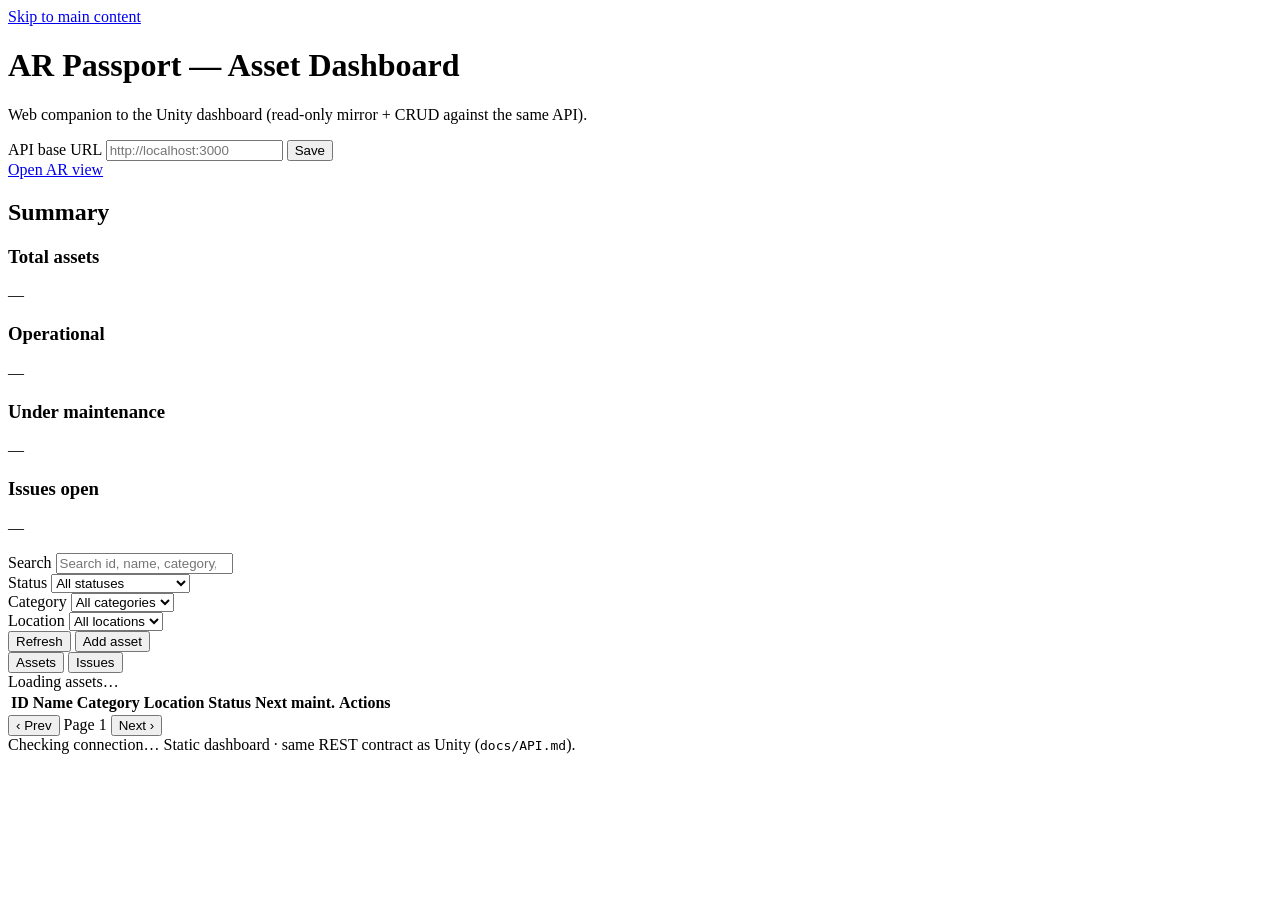
==== frontend/dashboard/index.html @ cf0957bb "Merge pull request #1 from About-Rudra/feature/integration-deployment Feature/integration deployment" ====
<!DOCTYPE html>
<html lang="en">
<head>
  <meta charset="utf-8" />
  <meta name="viewport" content="width=device-width, initial-scale=1" />
  <title>AR Passport — Asset Dashboard</title>
  <meta name="description" content="Lightweight web dashboard for AR Passport assets and issues. Static site, talks to the Express backend." />
  <link rel="stylesheet" href="./styles.css" />
</head>
<body>
  <a class="skip-link" href="#main">Skip to main content</a>

  <header class="site-header">
    <div class="header-inner">
      <div class="brand">
        <h1>AR Passport — Asset Dashboard</h1>
        <p class="subtitle">Web companion to the Unity dashboard (read-only mirror + CRUD against the same API).</p>
      </div>
      <div class="header-actions">
        <form id="apiUrlForm" class="api-form" aria-label="Backend API URL setting">
          <label for="apiUrlInput">API base URL</label>
          <input id="apiUrlInput" name="apiUrl" type="url" inputmode="url"
                 placeholder="http://localhost:3000" autocomplete="url" spellcheck="false" />
          <button type="submit" class="btn btn-secondary">Save</button>
        </form>
        <nav aria-label="Related views">
          <a class="btn btn-link" href="../ar/">Open AR view</a>
        </nav>
      </div>
    </div>
  </header>

  <div id="offlineBanner" class="banner banner-warn" role="alert" hidden>
    Backend unreachable — showing local sample data. Writes are disabled until the API is back.
    <button id="retryBtn" type="button" class="btn btn-small">Retry connection</button>
  </div>

  <main id="main" class="container">
    <section aria-labelledby="summaryHeading">
      <h2 id="summaryHeading" class="visually-hidden">Summary</h2>
      <div class="cards">
        <article class="card"><h3>Total assets</h3><p class="card-value" id="statTotal">—</p></article>
        <article class="card"><h3>Operational</h3><p class="card-value card-ok" id="statOperational">—</p></article>
        <article class="card"><h3>Under maintenance</h3><p class="card-value card-warn" id="statMaintenance">—</p></article>
        <article class="card"><h3>Issues open</h3><p class="card-value card-bad" id="statIssuesOpen">—</p></article>
      </div>
    </section>

    <section class="toolbar" aria-label="Search, filters and actions">
      <div class="toolbar-row">
        <div class="field">
          <label for="searchInput">Search</label>
          <input id="searchInput" type="search" placeholder="Search id, name, category, location…" autocomplete="off" />
        </div>
        <div class="field">
          <label for="filterStatus">Status</label>
          <select id="filterStatus">
            <option value="">All statuses</option>
            <option value="operational">Operational</option>
            <option value="under_maintenance">Under maintenance</option>
            <option value="faulty">Faulty</option>
            <option value="retired">Retired</option>
          </select>
        </div>
        <div class="field">
          <label for="filterCategory">Category</label>
          <select id="filterCategory"><option value="">All categories</option></select>
        </div>
        <div class="field">
          <label for="filterLocation">Location</label>
          <select id="filterLocation"><option value="">All locations</option></select>
        </div>
      </div>
      <div class="toolbar-row">
        <button id="refreshBtn" type="button" class="btn btn-secondary">Refresh</button>
        <button id="addAssetBtn" type="button" class="btn btn-primary">Add asset</button>
      </div>
    </section>

    <div class="tabs" role="tablist" aria-label="Dashboard views">
      <button id="tabAssets" type="button" role="tab" aria-selected="true" aria-controls="panelAssets" class="tab is-active">Assets</button>
      <button id="tabIssues" type="button" role="tab" aria-selected="false" aria-controls="panelIssues" class="tab">Issues</button>
    </div>

    <section id="panelAssets" role="tabpanel" aria-labelledby="tabAssets" tabindex="0">
      <div id="assetsLoading" class="state" role="status">Loading assets…</div>
      <div id="assetsError" class="state state-error" role="alert" hidden>
        <span id="assetsErrorText">Could not load assets.</span>
        <button id="assetsRetryBtn" type="button" class="btn btn-small">Retry</button>
      </div>
      <div id="assetsEmpty" class="state" hidden>No assets match the current search / filters.</div>
      <div class="table-wrap">
        <table id="assetTable" aria-label="Assets">
          <thead>
            <tr>
              <th scope="col">ID</th>
              <th scope="col">Name</th>
              <th scope="col">Category</th>
              <th scope="col">Location</th>
              <th scope="col">Status</th>
              <th scope="col">Next maint.</th>
              <th scope="col"><span class="visually-hidden">Actions</span></th>
            </tr>
          </thead>
          <tbody id="assetRows"></tbody>
        </table>
      </div>
      <div class="pagination" aria-label="Asset pages">
        <button id="prevPageBtn" type="button" class="btn btn-small">‹ Prev</button>
        <span id="pageInfo" role="status">Page 1</span>
        <button id="nextPageBtn" type="button" class="btn btn-small">Next ›</button>
      </div>
    </section>

    <section id="panelIssues" role="tabpanel" aria-labelledby="tabIssues" tabindex="0" hidden>
      <div class="toolbar-row">
        <div class="field">
          <label for="issueStatusFilter">Issue status</label>
          <select id="issueStatusFilter">
            <option value="">All statuses</option>
            <option value="open">Open</option>
            <option value="in_progress">In progress</option>
            <option value="resolved">Resolved</option>
            <option value="rejected">Rejected</option>
            <option value="closed">Closed</option>
          </select>
        </div>
        <p class="hint">Note: the Unity client’s “Rejected” maps to the backend <code>closed</code> status.</p>
      </div>
      <div id="issuesLoading" class="state" role="status">Loading issues…</div>
      <div id="issuesError" class="state state-error" role="alert" hidden>
        <span id="issuesErrorText">Could not load issues.</span>
        <button id="issuesRetryBtn" type="button" class="btn btn-small">Retry</button>
      </div>
      <div id="issuesEmpty" class="state" hidden>No issues match the current filter.</div>
      <ul id="issueList" class="issue-list"></ul>
    </section>
  </main>

  <!-- Asset detail modal -->
  <div id="assetDetailModal" class="modal-backdrop" hidden>
    <div class="modal" role="dialog" aria-modal="true" aria-labelledby="detailTitle">
      <div class="modal-head">
        <h2 id="detailTitle">Asset</h2>
        <button type="button" class="btn btn-icon modal-close" data-close="assetDetailModal" aria-label="Close details">✕</button>
      </div>
      <div id="detailBody" class="modal-body"></div>
      <div class="modal-foot">
        <button id="detailEditBtn" type="button" class="btn btn-secondary">Edit</button>
        <button id="detailDeleteBtn" type="button" class="btn btn-danger">Delete</button>
      </div>
    </div>
  </div>

  <!-- Asset create/edit modal -->
  <div id="assetFormModal" class="modal-backdrop" hidden>
    <div class="modal" role="dialog" aria-modal="true" aria-labelledby="formTitle">
      <div class="modal-head">
        <h2 id="formTitle">Add asset</h2>
        <button type="button" class="btn btn-icon modal-close" data-close="assetFormModal" aria-label="Close form">✕</button>
      </div>
      <form id="assetForm" class="modal-body" novalidate>
        <p id="formErrors" class="form-errors" role="alert" hidden></p>
        <div class="form-grid">
          <div class="field">
            <label for="fId">Asset ID (AST-xxx)</label>
            <input id="fId" name="id" required pattern="AST-[0-9]{3,}" placeholder="AST-007" />
          </div>
          <div class="field">
            <label for="fName">Name</label>
            <input id="fName" name="name" required maxlength="120" placeholder="Hydraulic Press" />
          </div>
          <div class="field">
            <label for="fCategory">Category</label>
            <input id="fCategory" name="category" required maxlength="80" list="categorySuggestions" placeholder="Machinery" />
            <datalist id="categorySuggestions"></datalist>
          </div>
          <div class="field">
            <label for="fLocation">Location</label>
            <select id="fLocation" name="location" required></select>
          </div>
          <div class="field">
            <label for="fStatus">Status</label>
            <select id="fStatus" name="status" required>
              <option value="operational">Operational</option>
              <option value="under_maintenance">Under maintenance</option>
              <option value="faulty">Faulty</option>
              <option value="retired">Retired</option>
            </select>
          </div>
          <div class="field">
            <label for="fMarkerId">Marker ID</label>
            <input id="fMarkerId" name="markerId" maxlength="40" placeholder="MARK-007" />
          </div>
          <div class="field">
            <label for="fLast">Last maintenance</label>
            <input id="fLast" name="lastMaintenance" type="date" />
          </div>
          <div class="field">
            <label for="fNext">Next maintenance</label>
            <input id="fNext" name="nextMaintenance" type="date" />
          </div>
          <div class="field field-full">
            <label for="fDesc">Description</label>
            <textarea id="fDesc" name="description" rows="3" maxlength="2000"></textarea>
          </div>
          <div class="field">
            <label for="fImage">Image URL</label>
            <input id="fImage" name="imageUrl" type="url" maxlength="500" placeholder="https://…" />
          </div>
          <div class="field">
            <label for="fModel">Model URL</label>
            <input id="fModel" name="modelUrl" type="url" maxlength="500" placeholder="https://…" />
          </div>
        </div>
        <div class="modal-foot">
          <button type="button" class="btn btn-secondary" data-close="assetFormModal">Cancel</button>
          <button type="submit" class="btn btn-primary">Save asset</button>
        </div>
      </form>
    </div>
  </div>

  <!-- Delete confirm -->
  <div id="deleteConfirmModal" class="modal-backdrop" hidden>
    <div class="modal modal-small" role="dialog" aria-modal="true" aria-labelledby="deleteTitle">
      <div class="modal-head">
        <h2 id="deleteTitle">Delete asset?</h2>
        <button type="button" class="btn btn-icon modal-close" data-close="deleteConfirmModal" aria-label="Cancel delete">✕</button>
      </div>
      <div class="modal-body">
        <p id="deleteConfirmText">This cannot be undone.</p>
      </div>
      <div class="modal-foot">
        <button type="button" class="btn btn-secondary" data-close="deleteConfirmModal">Cancel</button>
        <button id="deleteConfirmBtn" type="button" class="btn btn-danger">Delete</button>
      </div>
    </div>
  </div>

  <div id="toasts" class="toasts" aria-live="polite" aria-atomic="false"></div>

  <footer class="site-footer">
    <span id="connStatus" class="conn" role="status">Checking connection…</span>
    <span class="footer-note">Static dashboard · same REST contract as Unity (<code>docs/API.md</code>).</span>
  </footer>

  <script src="./env.js"></script>
  <script src="./config.js"></script>
  <script src="./app.js"></script>
</body>
</html>
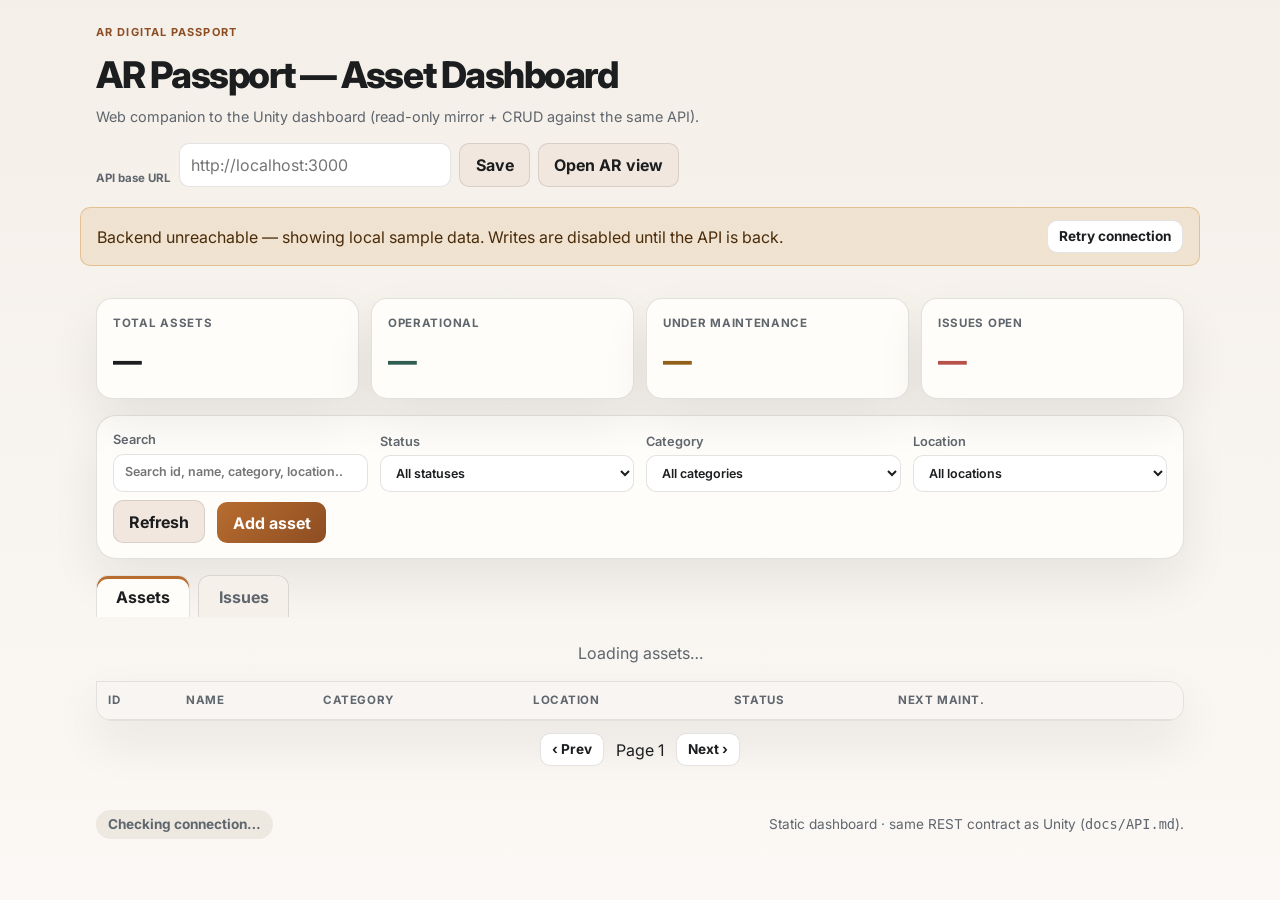
==== commit a4ea7d23: "feat(frontend): port warm Inter theme from reference bundle (no functional changes)" ====
--- a/frontend/dashboard/index.html
+++ b/frontend/dashboard/index.html
@@ -5,6 +5,9 @@
   <meta name="viewport" content="width=device-width, initial-scale=1" />
   <title>AR Passport — Asset Dashboard</title>
   <meta name="description" content="Lightweight web dashboard for AR Passport assets and issues. Static site, talks to the Express backend." />
+  <link rel="preconnect" href="https://fonts.googleapis.com" />
+  <link rel="preconnect" href="https://fonts.gstatic.com" crossorigin />
+  <link href="https://fonts.googleapis.com/css2?family=Inter:wght@400;500;600;700;800&display=swap" rel="stylesheet" />
   <link rel="stylesheet" href="./styles.css" />
 </head>
 <body>
@@ -13,6 +16,7 @@
   <header class="site-header">
     <div class="header-inner">
       <div class="brand">
+        <p class="eyebrow">AR Digital Passport</p>
         <h1>AR Passport — Asset Dashboard</h1>
         <p class="subtitle">Web companion to the Unity dashboard (read-only mirror + CRUD against the same API).</p>
       </div>
--- a/frontend/dashboard/styles.css
+++ b/frontend/dashboard/styles.css
@@ -0,0 +1,206 @@
+/* AR Passport — Web Dashboard styles.
+ * Warm visual language ported from the reference frontend (Inter, warm neutrals,
+ * 16-20px radii, soft shadow). Functional selectors/IDs unchanged — only tokens.
+ * Reference: frontend/dashboard/css/dashboard.css in AR-Digital-Passport bundle.
+ */
+:root {
+  --bg: #f4efe8;
+  --surface: #fffdf9;
+  --text: #1b1d1f;
+  --muted: #5f666d;
+  --border: rgba(27, 29, 31, 0.12);
+  --primary: #b86d2f;
+  --primary-strong: #8d4d22;
+  --primary-contrast: #ffffff;
+  --ok: #2f5d52;
+  --ok-bg: rgba(47, 93, 82, 0.12);
+  --warn: #926019;
+  --warn-bg: rgba(207, 138, 53, 0.15);
+  --bad: #b7514c;
+  --bad-bg: rgba(183, 81, 76, 0.12);
+  --info-bg: rgba(47, 93, 82, 0.12);
+  --radius: 16px;
+  --radius-lg: 20px;
+  --focus: rgba(184, 109, 47, 0.45);
+  --shadow: 0 22px 48px rgba(20, 24, 27, 0.08);
+}
+* { box-sizing: border-box; }
+html { -webkit-text-size-adjust: 100%; }
+html, body { margin: 0; }
+body {
+  margin: 0;
+  font-family: Inter, system-ui, -apple-system, "Segoe UI", Roboto, Arial, sans-serif;
+  background: linear-gradient(180deg, #f4efe8, #fbf8f5);
+  color: var(--text);
+  line-height: 1.5;
+  min-height: 100vh;
+}
+.visually-hidden {
+  position: absolute; width: 1px; height: 1px;
+  clip-path: inset(50%); overflow: hidden; white-space: nowrap;
+}
+.skip-link {
+  position: absolute; left: -999px; top: 0; z-index: 100;
+  background: #fff; color: var(--text); padding: 0.5rem 1rem; border-radius: 8px;
+}
+.skip-link:focus { left: 0.75rem; top: 0.75rem; }
+:focus-visible { outline: 3px solid var(--focus); outline-offset: 1px; }
+
+/* Header — warm topbar (same language as reference dashboard topbar) */
+.site-header { background: transparent; border-bottom: none; }
+.header-inner {
+  max-width: 1120px; margin: 0 auto; padding: 1.5rem 1rem 0.5rem;
+  display: flex; gap: 1rem; align-items: flex-start; justify-content: space-between; flex-wrap: wrap;
+}
+.eyebrow {
+  margin: 0 0 6px; color: var(--primary-strong); font-size: 11px; font-weight: 700;
+  letter-spacing: 0.1em; text-transform: uppercase;
+}
+.brand h1 { margin: 0; font-size: clamp(1.6rem, 3vw, 2.3rem); letter-spacing: -0.04em; font-weight: 800; }
+.brand h2 { margin: 0; font-size: 1.15rem; }
+.subtitle { margin: 0.25rem 0 0; color: var(--muted); font-size: 0.9rem; }
+.header-actions { display: flex; gap: 0.5rem; align-items: flex-end; flex-wrap: wrap; }
+.api-form { display: flex; gap: 0.5rem; align-items: flex-end; flex-wrap: wrap; }
+.api-form label { display: grid; gap: 4px; font-size: 0.72rem; font-weight: 700; color: var(--muted); }
+
+/* Banner */
+.banner {
+  max-width: 1120px; margin: 0.75rem auto 0; padding: 0.75rem 1rem;
+  border-radius: 10px; border: 1px solid var(--border); background: #fff;
+  display: flex; gap: 0.75rem; align-items: center; justify-content: space-between; flex-wrap: wrap;
+}
+.banner-warn { background: var(--warn-bg); border-color: rgba(207, 138, 53, 0.4); color: #4a2c0a; }
+
+/* Layout */
+.container { max-width: 1120px; margin: 0 auto; padding: 1rem; }
+.cards { display: grid; grid-template-columns: repeat(4, 1fr); gap: 0.75rem; margin: 1rem 0; }
+.card { background: var(--surface); border: 1px solid var(--border); border-radius: var(--radius); padding: 1rem; box-shadow: var(--shadow); }
+.card h3 { margin: 0 0 0.375rem; font-size: 0.72rem; color: var(--muted); font-weight: 700; text-transform: uppercase; letter-spacing: 0.06em; }
+.card-value { margin: 0; font-size: 1.8rem; font-weight: 800; }
+.card-ok { color: var(--ok); } .card-warn { color: var(--warn); } .card-bad { color: var(--bad); }
+
+/* Toolbar / filters */
+.toolbar { background: var(--surface); border: 1px solid var(--border); border-radius: var(--radius-lg); padding: 0.9rem 1rem; box-shadow: var(--shadow); }
+.toolbar-row { display: flex; gap: 0.75rem; align-items: flex-end; flex-wrap: wrap; margin-bottom: 0.5rem; }
+.toolbar-row:last-child { margin-bottom: 0; }
+.field { display: flex; flex-direction: column; gap: 0.25rem; min-width: 150px; flex: 1 1 150px; font-size: 0.78rem; font-weight: 600; color: var(--muted); }
+.field label { font-size: 0.8rem; font-weight: 600; }
+input, select, textarea {
+  font: inherit; color: var(--text); background: #fff;
+  border: 1px solid var(--border); border-radius: 10px; padding: 0.55rem 0.7rem;
+}
+.hint { color: var(--muted); font-size: 0.85rem; margin: 0; }
+
+/* Tabs */
+.tabs { display: flex; gap: 0.5rem; margin: 1rem 0 0.5rem; }
+.tab {
+  font: inherit; font-weight: 700; padding: 0.55rem 1.2rem; cursor: pointer;
+  background: #f5f0ea; border: 1px solid var(--border); border-bottom: none;
+  border-radius: 12px 12px 0 0; color: var(--muted);
+}
+.tab.is-active { color: var(--text); background: var(--surface); box-shadow: inset 0 3px 0 var(--primary); }
+
+/* Table */
+.table-wrap {
+  overflow: auto; max-height: 55vh;
+  background: var(--surface); border: 1px solid var(--border); border-radius: 0 var(--radius) var(--radius) var(--radius);
+  box-shadow: var(--shadow);
+}
+table { width: 100%; border-collapse: collapse; font-size: 0.92rem; }
+thead th {
+  position: sticky; top: 0; background: #f8f5f2; z-index: 1;
+  text-align: left; padding: 0.6rem 0.7rem; border-bottom: 1px solid var(--border); white-space: nowrap;
+  font-size: 0.72rem; text-transform: uppercase; letter-spacing: 0.05em; color: var(--muted);
+}
+tbody td { padding: 0.55rem 0.7rem; border-bottom: 1px solid #f0e9df; vertical-align: middle; }
+tbody tr:hover { background: #faf7f3; }
+.row-actions { display: flex; gap: 0.35rem; white-space: nowrap; flex-wrap: wrap; }
+
+/* Badges — warm pill language (uppercase, soft backgrounds) */
+.badge {
+  display: inline-block; padding: 0.2rem 0.65rem; border-radius: 999px;
+  font-size: 0.72rem; font-weight: 700; white-space: nowrap; text-transform: uppercase; letter-spacing: 0.04em;
+}
+.badge-operational, .badge-open { background: var(--ok-bg); color: var(--ok); }
+.badge-under_maintenance, .badge-in_progress, .badge-faulty { background: var(--warn-bg); color: var(--warn); }
+.badge-retired, .badge-resolved { background: var(--ok-bg); color: var(--ok); }
+.badge-closed, .badge-rejected { background: #eee9e0; color: var(--muted); }
+
+/* States / pagination */
+.state { padding: 1rem; text-align: center; color: var(--muted); }
+.state-error { background: var(--bad-bg); color: var(--bad); border-radius: var(--radius); margin-bottom: 0.5rem; border: 1px solid var(--bad); }
+.pagination { display: flex; gap: 0.75rem; align-items: center; justify-content: center; padding: 0.75rem; }
+
+/* Issues */
+.issue-list { list-style: none; margin: 0.75rem 0 0; padding: 0; display: grid; gap: 0.6rem; }
+.issue {
+  background: var(--surface); border: 1px solid var(--border); border-radius: 12px;
+  padding: 0.75rem 0.9rem; display: flex; gap: 0.75rem; align-items: flex-start; justify-content: space-between; flex-wrap: wrap;
+}
+.issue h3 { margin: 0 0 0.2rem; font-size: 1rem; }
+.issue p { margin: 0.15rem 0; color: var(--muted); font-size: 0.88rem; }
+.issue-side { display: flex; gap: 0.5rem; align-items: center; flex-wrap: wrap; }
+
+/* Buttons — warm primary gradient + sand secondary */
+.btn {
+  font: inherit; font-weight: 700; cursor: pointer;
+  border: 1px solid var(--border); border-radius: 10px; padding: 0.55rem 0.95rem; background: #fff; color: var(--text);
+  transition: transform 0.15s ease, box-shadow 0.15s ease;
+}
+.btn:hover { transform: translateY(-1px); box-shadow: 0 8px 18px rgba(27, 29, 31, 0.08); }
+.btn-primary { background: linear-gradient(135deg, var(--primary), var(--primary-strong)); border: none; color: var(--primary-contrast); }
+.btn-danger { background: var(--bad); border-color: var(--bad); color: #fff; }
+.btn-secondary { background: #f1e7de; }
+.btn-small { padding: 0.35rem 0.7rem; font-size: 0.85rem; }
+.btn-icon { padding: 0.3rem 0.6rem; }
+.btn-link { display: inline-block; text-decoration: none; background: #f1e7de; }
+.btn:disabled { opacity: 0.55; cursor: not-allowed; transform: none; box-shadow: none; }
+
+/* Modals */
+.modal-backdrop {
+  position: fixed; inset: 0; background: rgba(20, 24, 27, 0.45);
+  display: flex; align-items: center; justify-content: center; padding: 1rem; z-index: 50;
+}
+.modal-backdrop[hidden] { display: none; }
+.modal {
+  background: var(--surface); border-radius: 18px; max-width: 640px; width: 100%;
+  max-height: 90vh; overflow: auto; border: 1px solid var(--border); box-shadow: var(--shadow);
+}
+.modal-small { max-width: 420px; }
+.modal-head { display: flex; align-items: center; justify-content: space-between; padding: 0.9rem 1rem; border-bottom: 1px solid var(--border); }
+.modal-head h2 { margin: 0; font-size: 1.15rem; letter-spacing: -0.02em; }
+.modal-body { padding: 1rem; }
+.modal-foot { display: flex; gap: 0.6rem; justify-content: flex-end; padding: 0.9rem 1rem; border-top: 1px solid var(--border); flex-wrap: wrap; }
+.form-grid { display: grid; grid-template-columns: 1fr 1fr; gap: 0.7rem; }
+.field-full { grid-column: 1 / -1; }
+.form-errors { background: var(--bad-bg); color: var(--bad); border-radius: 6px; padding: 0.6rem 0.8rem; margin: 0 0 0.8rem; font-weight: 600; }
+.kv { display: grid; grid-template-columns: 150px 1fr; gap: 0.5rem 0.8rem; font-size: 0.92rem; }
+.kv dt { color: var(--muted); font-weight: 700; font-size: 0.72rem; text-transform: uppercase; letter-spacing: 0.05em; }
+.kv dd { margin: 0; overflow-wrap: anywhere; background: #f8f5f2; border: 1px solid var(--border); border-radius: 10px; padding: 0.4rem 0.6rem; }
+.subhead { margin: 1rem 0 0.4rem; font-size: 0.95rem; }
+.mini-list { margin: 0; padding-left: 1.1rem; font-size: 0.88rem; color: var(--muted); display: grid; gap: 0.35rem; }
+
+/* Toasts */
+.toasts { position: fixed; right: 1rem; bottom: 1rem; display: grid; gap: 0.5rem; z-index: 80; max-width: min(92vw, 360px); }
+.toast { background: #1b1d1f; color: #f9fafb; border-radius: 10px; padding: 0.7rem 0.9rem; font-size: 0.88rem; border: 1px solid var(--border); }
+
+/* Footer */
+.site-footer {
+  max-width: 1120px; margin: 0 auto; padding: 1rem;
+  display: flex; gap: 0.75rem; align-items: center; justify-content: space-between; flex-wrap: wrap;
+  color: var(--muted); font-size: 0.85rem;
+}
+.conn { font-weight: 700; padding: 0.25rem 0.75rem; border-radius: 999px; background: #eee9e0; }
+.conn.online { background: var(--ok-bg); color: var(--ok); }
+.conn.offline { background: var(--bad-bg); color: var(--bad); }
+
+/* Responsive */
+@media (max-width: 820px) {
+  .cards { grid-template-columns: repeat(2, 1fr); }
+  .form-grid { grid-template-columns: 1fr; }
+  .kv { grid-template-columns: 1fr; }
+}
+@media (max-width: 480px) {
+  .cards { grid-template-columns: 1fr; }
+  thead th:nth-child(3), tbody td:nth-child(3) { display: none; } /* hide Category on tiny screens */
+}
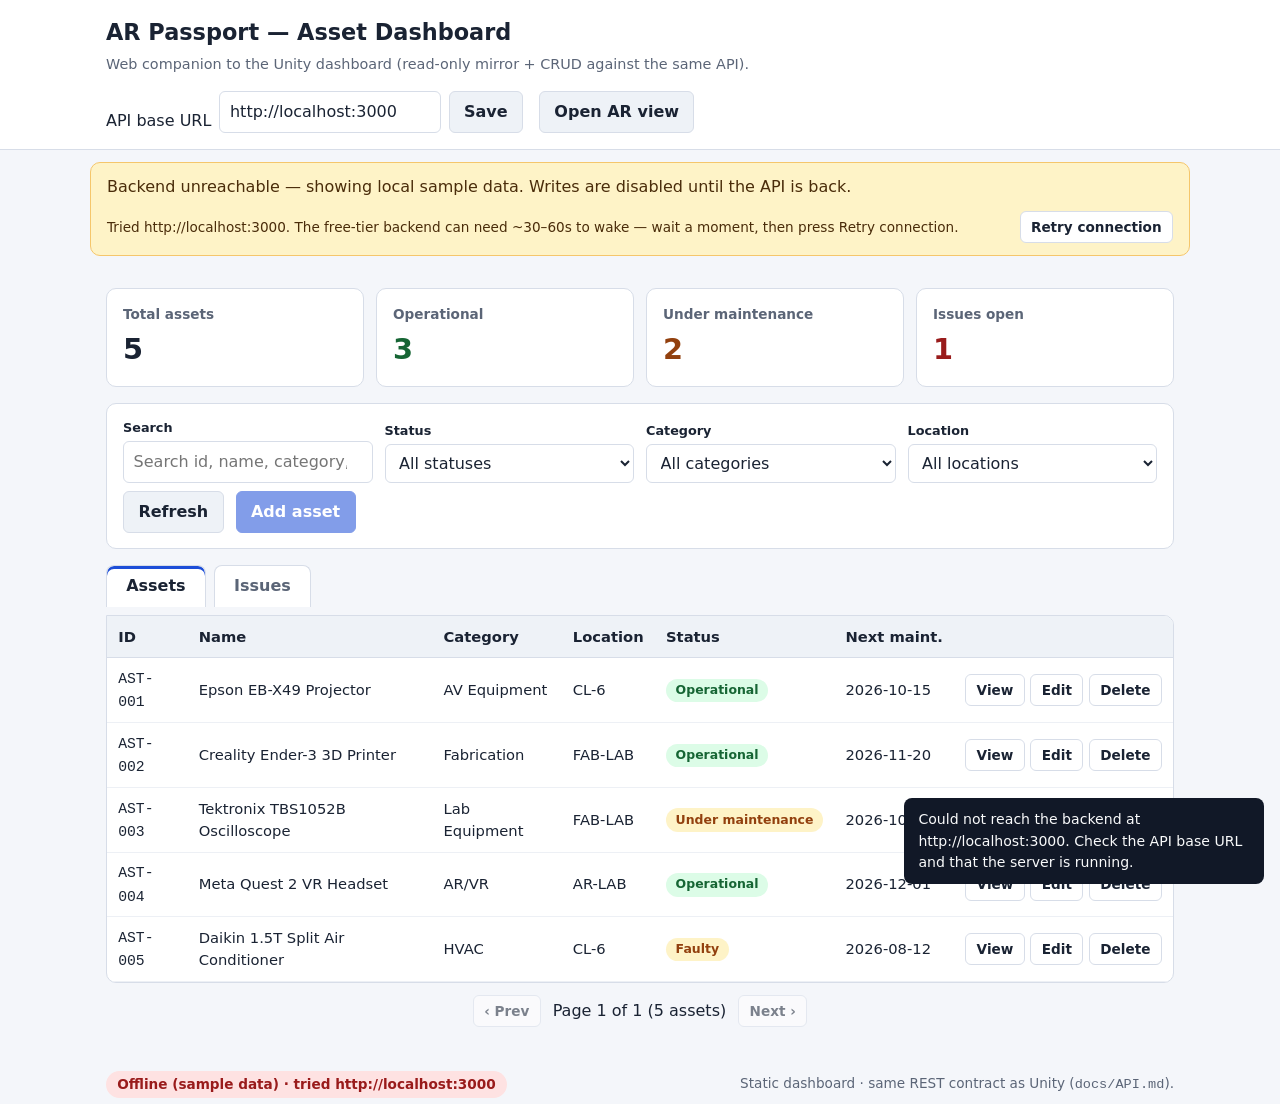
==== commit 2f9250c8: "fix(dashboard): absolute AR scanner link + _redirects; retry feedback, fetch timeout, tried-URL diag" ====
--- a/frontend/dashboard/index.html
+++ b/frontend/dashboard/index.html
@@ -5,9 +5,6 @@
   <meta name="viewport" content="width=device-width, initial-scale=1" />
   <title>AR Passport — Asset Dashboard</title>
   <meta name="description" content="Lightweight web dashboard for AR Passport assets and issues. Static site, talks to the Express backend." />
-  <link rel="preconnect" href="https://fonts.googleapis.com" />
-  <link rel="preconnect" href="https://fonts.gstatic.com" crossorigin />
-  <link href="https://fonts.googleapis.com/css2?family=Inter:wght@400;500;600;700;800&display=swap" rel="stylesheet" />
   <link rel="stylesheet" href="./styles.css" />
 </head>
 <body>
@@ -16,7 +13,6 @@
   <header class="site-header">
     <div class="header-inner">
       <div class="brand">
-        <p class="eyebrow">AR Digital Passport</p>
         <h1>AR Passport — Asset Dashboard</h1>
         <p class="subtitle">Web companion to the Unity dashboard (read-only mirror + CRUD against the same API).</p>
       </div>
@@ -28,14 +24,15 @@
           <button type="submit" class="btn btn-secondary">Save</button>
         </form>
         <nav aria-label="Related views">
-          <a class="btn btn-link" href="../ar/">Open AR view</a>
+          <a id="arViewLink" class="btn btn-link" href="https://arvrca3.netlify.app/" target="_blank" rel="noopener">Open AR view</a>
         </nav>
       </div>
     </div>
   </header>
 
   <div id="offlineBanner" class="banner banner-warn" role="alert" hidden>
-    Backend unreachable — showing local sample data. Writes are disabled until the API is back.
+    <span>Backend unreachable — showing local sample data. Writes are disabled until the API is back.</span>
+    <span id="offlineDetail" class="banner-detail"></span>
     <button id="retryBtn" type="button" class="btn btn-small">Retry connection</button>
   </div>
 
--- a/frontend/dashboard/styles.css
+++ b/frontend/dashboard/styles.css
@@ -1,196 +1,177 @@
-/* AR Passport — Web Dashboard styles.
- * Warm visual language ported from the reference frontend (Inter, warm neutrals,
- * 16-20px radii, soft shadow). Functional selectors/IDs unchanged — only tokens.
- * Reference: frontend/dashboard/css/dashboard.css in AR-Digital-Passport bundle.
- */
+/* AR Passport — Web Dashboard styles. No framework; responsive + accessible. */
 :root {
-  --bg: #f4efe8;
-  --surface: #fffdf9;
-  --text: #1b1d1f;
-  --muted: #5f666d;
-  --border: rgba(27, 29, 31, 0.12);
-  --primary: #b86d2f;
-  --primary-strong: #8d4d22;
+  --bg: #f4f6fa;
+  --surface: #ffffff;
+  --text: #1a2333;
+  --muted: #5b6577;
+  --border: #d7dde8;
+  --primary: #1d4ed8;
   --primary-contrast: #ffffff;
-  --ok: #2f5d52;
-  --ok-bg: rgba(47, 93, 82, 0.12);
-  --warn: #926019;
-  --warn-bg: rgba(207, 138, 53, 0.15);
-  --bad: #b7514c;
-  --bad-bg: rgba(183, 81, 76, 0.12);
-  --info-bg: rgba(47, 93, 82, 0.12);
-  --radius: 16px;
-  --radius-lg: 20px;
-  --focus: rgba(184, 109, 47, 0.45);
-  --shadow: 0 22px 48px rgba(20, 24, 27, 0.08);
+  --ok: #166534;
+  --ok-bg: #dcfce7;
+  --warn: #92400e;
+  --warn-bg: #fef3c7;
+  --bad: #991b1b;
+  --bad-bg: #fee2e2;
+  --info-bg: #dbeafe;
+  --radius: 10px;
+  --focus: #f59e0b;
 }
 * { box-sizing: border-box; }
 html { -webkit-text-size-adjust: 100%; }
-html, body { margin: 0; }
 body {
   margin: 0;
-  font-family: Inter, system-ui, -apple-system, "Segoe UI", Roboto, Arial, sans-serif;
-  background: linear-gradient(180deg, #f4efe8, #fbf8f5);
+  font-family: system-ui, -apple-system, "Segoe UI", Roboto, Arial, sans-serif;
+  background: var(--bg);
   color: var(--text);
   line-height: 1.5;
-  min-height: 100vh;
 }
 .visually-hidden {
   position: absolute; width: 1px; height: 1px;
   clip-path: inset(50%); overflow: hidden; white-space: nowrap;
 }
 .skip-link {
-  position: absolute; left: -999px; top: 0; z-index: 100;
-  background: #fff; color: var(--text); padding: 0.5rem 1rem; border-radius: 8px;
+  position: absolute; left: 0.5rem; top: -3rem; z-index: 100;
+  background: var(--text); color: #fff; padding: 0.5rem 1rem; border-radius: 6px;
 }
-.skip-link:focus { left: 0.75rem; top: 0.75rem; }
-:focus-visible { outline: 3px solid var(--focus); outline-offset: 1px; }
+.skip-link:focus { top: 0.5rem; }
+:focus-visible { outline: 3px solid var(--focus); outline-offset: 2px; }
 
-/* Header — warm topbar (same language as reference dashboard topbar) */
-.site-header { background: transparent; border-bottom: none; }
+/* Header */
+.site-header { background: var(--surface); border-bottom: 1px solid var(--border); }
 .header-inner {
-  max-width: 1120px; margin: 0 auto; padding: 1.5rem 1rem 0.5rem;
-  display: flex; gap: 1rem; align-items: flex-start; justify-content: space-between; flex-wrap: wrap;
+  max-width: 1100px; margin: 0 auto; padding: 1rem;
+  display: flex; gap: 1rem; align-items: flex-end; justify-content: space-between; flex-wrap: wrap;
 }
-.eyebrow {
-  margin: 0 0 6px; color: var(--primary-strong); font-size: 11px; font-weight: 700;
-  letter-spacing: 0.1em; text-transform: uppercase;
-}
-.brand h1 { margin: 0; font-size: clamp(1.6rem, 3vw, 2.3rem); letter-spacing: -0.04em; font-weight: 800; }
-.brand h2 { margin: 0; font-size: 1.15rem; }
+.brand h1 { margin: 0; font-size: 1.4rem; }
 .subtitle { margin: 0.25rem 0 0; color: var(--muted); font-size: 0.9rem; }
-.header-actions { display: flex; gap: 0.5rem; align-items: flex-end; flex-wrap: wrap; }
+.header-actions { display: flex; gap: 1rem; align-items: flex-end; flex-wrap: wrap; }
 .api-form { display: flex; gap: 0.5rem; align-items: flex-end; flex-wrap: wrap; }
-.api-form label { display: grid; gap: 4px; font-size: 0.72rem; font-weight: 700; color: var(--muted); }
 
 /* Banner */
 .banner {
-  max-width: 1120px; margin: 0.75rem auto 0; padding: 0.75rem 1rem;
-  border-radius: 10px; border: 1px solid var(--border); background: #fff;
+  max-width: 1100px; margin: 0.75rem auto 0; padding: 0.75rem 1rem;
+  border-radius: var(--radius); border: 1px solid var(--border);
   display: flex; gap: 0.75rem; align-items: center; justify-content: space-between; flex-wrap: wrap;
 }
-.banner-warn { background: var(--warn-bg); border-color: rgba(207, 138, 53, 0.4); color: #4a2c0a; }
+.banner-warn { background: var(--warn-bg); border-color: #f5c66b; color: #4a2c0a; }
+.banner-detail { font-size: 0.85rem; overflow-wrap: anywhere; }
 
 /* Layout */
-.container { max-width: 1120px; margin: 0 auto; padding: 1rem; }
+.container { max-width: 1100px; margin: 0 auto; padding: 1rem; }
 .cards { display: grid; grid-template-columns: repeat(4, 1fr); gap: 0.75rem; margin: 1rem 0; }
-.card { background: var(--surface); border: 1px solid var(--border); border-radius: var(--radius); padding: 1rem; box-shadow: var(--shadow); }
-.card h3 { margin: 0 0 0.375rem; font-size: 0.72rem; color: var(--muted); font-weight: 700; text-transform: uppercase; letter-spacing: 0.06em; }
-.card-value { margin: 0; font-size: 1.8rem; font-weight: 800; }
+.card { background: var(--surface); border: 1px solid var(--border); border-radius: var(--radius); padding: 0.9rem 1rem; }
+.card h3 { margin: 0 0 0.25rem; font-size: 0.85rem; color: var(--muted); font-weight: 600; }
+.card-value { margin: 0; font-size: 1.8rem; font-weight: 700; }
 .card-ok { color: var(--ok); } .card-warn { color: var(--warn); } .card-bad { color: var(--bad); }
 
 /* Toolbar / filters */
-.toolbar { background: var(--surface); border: 1px solid var(--border); border-radius: var(--radius-lg); padding: 0.9rem 1rem; box-shadow: var(--shadow); }
+.toolbar { background: var(--surface); border: 1px solid var(--border); border-radius: var(--radius); padding: 0.9rem 1rem; }
 .toolbar-row { display: flex; gap: 0.75rem; align-items: flex-end; flex-wrap: wrap; margin-bottom: 0.5rem; }
 .toolbar-row:last-child { margin-bottom: 0; }
-.field { display: flex; flex-direction: column; gap: 0.25rem; min-width: 150px; flex: 1 1 150px; font-size: 0.78rem; font-weight: 600; color: var(--muted); }
+.field { display: flex; flex-direction: column; gap: 0.25rem; min-width: 150px; flex: 1 1 150px; }
 .field label { font-size: 0.8rem; font-weight: 600; }
 input, select, textarea {
   font: inherit; color: var(--text); background: #fff;
-  border: 1px solid var(--border); border-radius: 10px; padding: 0.55rem 0.7rem;
+  border: 1px solid var(--border); border-radius: 6px; padding: 0.5rem 0.6rem;
 }
 .hint { color: var(--muted); font-size: 0.85rem; margin: 0; }
 
 /* Tabs */
 .tabs { display: flex; gap: 0.5rem; margin: 1rem 0 0.5rem; }
 .tab {
-  font: inherit; font-weight: 700; padding: 0.55rem 1.2rem; cursor: pointer;
-  background: #f5f0ea; border: 1px solid var(--border); border-bottom: none;
-  border-radius: 12px 12px 0 0; color: var(--muted);
+  font: inherit; font-weight: 600; padding: 0.55rem 1.2rem; cursor: pointer;
+  background: var(--surface); border: 1px solid var(--border); border-bottom: none;
+  border-radius: 8px 8px 0 0; color: var(--muted);
 }
-.tab.is-active { color: var(--text); background: var(--surface); box-shadow: inset 0 3px 0 var(--primary); }
+.tab.is-active { color: var(--text); background: #fff; box-shadow: inset 0 3px 0 var(--primary); }
 
 /* Table */
 .table-wrap {
   overflow: auto; max-height: 55vh;
   background: var(--surface); border: 1px solid var(--border); border-radius: 0 var(--radius) var(--radius) var(--radius);
-  box-shadow: var(--shadow);
 }
 table { width: 100%; border-collapse: collapse; font-size: 0.92rem; }
 thead th {
-  position: sticky; top: 0; background: #f8f5f2; z-index: 1;
+  position: sticky; top: 0; background: #eef2f7; z-index: 1;
   text-align: left; padding: 0.6rem 0.7rem; border-bottom: 1px solid var(--border); white-space: nowrap;
-  font-size: 0.72rem; text-transform: uppercase; letter-spacing: 0.05em; color: var(--muted);
 }
-tbody td { padding: 0.55rem 0.7rem; border-bottom: 1px solid #f0e9df; vertical-align: middle; }
-tbody tr:hover { background: #faf7f3; }
-.row-actions { display: flex; gap: 0.35rem; white-space: nowrap; flex-wrap: wrap; }
+tbody td { padding: 0.55rem 0.7rem; border-bottom: 1px solid #edf0f5; vertical-align: middle; }
+tbody tr:hover { background: #f8fafc; }
+.row-actions { display: flex; gap: 0.35rem; white-space: nowrap; }
 
-/* Badges — warm pill language (uppercase, soft backgrounds) */
+/* Badges */
 .badge {
-  display: inline-block; padding: 0.2rem 0.65rem; border-radius: 999px;
-  font-size: 0.72rem; font-weight: 700; white-space: nowrap; text-transform: uppercase; letter-spacing: 0.04em;
+  display: inline-block; padding: 0.15rem 0.6rem; border-radius: 999px;
+  font-size: 0.78rem; font-weight: 700; white-space: nowrap;
 }
 .badge-operational, .badge-open { background: var(--ok-bg); color: var(--ok); }
 .badge-under_maintenance, .badge-in_progress, .badge-faulty { background: var(--warn-bg); color: var(--warn); }
-.badge-retired, .badge-resolved { background: var(--ok-bg); color: var(--ok); }
-.badge-closed, .badge-rejected { background: #eee9e0; color: var(--muted); }
+.badge-retired, .badge-resolved { background: var(--info-bg); color: #1e40af; }
+.badge-closed, .badge-rejected { background: #e5e7eb; color: #374151; }
 
 /* States / pagination */
 .state { padding: 1rem; text-align: center; color: var(--muted); }
-.state-error { background: var(--bad-bg); color: var(--bad); border-radius: var(--radius); margin-bottom: 0.5rem; border: 1px solid var(--bad); }
+.state-error { background: var(--bad-bg); color: var(--bad); border-radius: var(--radius); margin-bottom: 0.5rem; }
 .pagination { display: flex; gap: 0.75rem; align-items: center; justify-content: center; padding: 0.75rem; }
 
 /* Issues */
 .issue-list { list-style: none; margin: 0.75rem 0 0; padding: 0; display: grid; gap: 0.6rem; }
 .issue {
-  background: var(--surface); border: 1px solid var(--border); border-radius: 12px;
+  background: var(--surface); border: 1px solid var(--border); border-radius: var(--radius);
   padding: 0.75rem 0.9rem; display: flex; gap: 0.75rem; align-items: flex-start; justify-content: space-between; flex-wrap: wrap;
 }
 .issue h3 { margin: 0 0 0.2rem; font-size: 1rem; }
 .issue p { margin: 0.15rem 0; color: var(--muted); font-size: 0.88rem; }
 .issue-side { display: flex; gap: 0.5rem; align-items: center; flex-wrap: wrap; }
 
-/* Buttons — warm primary gradient + sand secondary */
+/* Buttons */
 .btn {
-  font: inherit; font-weight: 700; cursor: pointer;
-  border: 1px solid var(--border); border-radius: 10px; padding: 0.55rem 0.95rem; background: #fff; color: var(--text);
-  transition: transform 0.15s ease, box-shadow 0.15s ease;
+  font: inherit; font-weight: 600; cursor: pointer;
+  border: 1px solid var(--border); border-radius: 6px; padding: 0.5rem 0.9rem; background: #fff; color: var(--text);
 }
-.btn:hover { transform: translateY(-1px); box-shadow: 0 8px 18px rgba(27, 29, 31, 0.08); }
-.btn-primary { background: linear-gradient(135deg, var(--primary), var(--primary-strong)); border: none; color: var(--primary-contrast); }
+.btn-primary { background: var(--primary); border-color: var(--primary); color: var(--primary-contrast); }
 .btn-danger { background: var(--bad); border-color: var(--bad); color: #fff; }
-.btn-secondary { background: #f1e7de; }
-.btn-small { padding: 0.35rem 0.7rem; font-size: 0.85rem; }
+.btn-secondary { background: #eef2f7; }
+.btn-small { padding: 0.3rem 0.65rem; font-size: 0.85rem; }
 .btn-icon { padding: 0.3rem 0.6rem; }
-.btn-link { display: inline-block; text-decoration: none; background: #f1e7de; }
-.btn:disabled { opacity: 0.55; cursor: not-allowed; transform: none; box-shadow: none; }
+.btn-link { display: inline-block; text-decoration: none; background: #eef2f7; }
+.btn:disabled { opacity: 0.55; cursor: not-allowed; }
 
 /* Modals */
 .modal-backdrop {
-  position: fixed; inset: 0; background: rgba(20, 24, 27, 0.45);
+  position: fixed; inset: 0; background: rgba(15, 23, 42, 0.55);
   display: flex; align-items: center; justify-content: center; padding: 1rem; z-index: 50;
 }
 .modal-backdrop[hidden] { display: none; }
 .modal {
-  background: var(--surface); border-radius: 18px; max-width: 640px; width: 100%;
-  max-height: 90vh; overflow: auto; border: 1px solid var(--border); box-shadow: var(--shadow);
+  background: var(--surface); border-radius: 12px; max-width: 640px; width: 100%;
+  max-height: 90vh; overflow: auto; border: 1px solid var(--border);
 }
 .modal-small { max-width: 420px; }
 .modal-head { display: flex; align-items: center; justify-content: space-between; padding: 0.9rem 1rem; border-bottom: 1px solid var(--border); }
-.modal-head h2 { margin: 0; font-size: 1.15rem; letter-spacing: -0.02em; }
+.modal-head h2 { margin: 0; font-size: 1.15rem; }
 .modal-body { padding: 1rem; }
 .modal-foot { display: flex; gap: 0.6rem; justify-content: flex-end; padding: 0.9rem 1rem; border-top: 1px solid var(--border); flex-wrap: wrap; }
 .form-grid { display: grid; grid-template-columns: 1fr 1fr; gap: 0.7rem; }
 .field-full { grid-column: 1 / -1; }
-.form-errors { background: var(--bad-bg); color: var(--bad); border-radius: 6px; padding: 0.6rem 0.8rem; margin: 0 0 0.8rem; font-weight: 600; }
-.kv { display: grid; grid-template-columns: 150px 1fr; gap: 0.5rem 0.8rem; font-size: 0.92rem; }
-.kv dt { color: var(--muted); font-weight: 700; font-size: 0.72rem; text-transform: uppercase; letter-spacing: 0.05em; }
-.kv dd { margin: 0; overflow-wrap: anywhere; background: #f8f5f2; border: 1px solid var(--border); border-radius: 10px; padding: 0.4rem 0.6rem; }
+.form-errors { background: var(--bad-bg); color: var(--bad); border-radius: 6px; padding: 0.6rem 0.8rem; margin: 0 0 0.8rem; }
+.kv { display: grid; grid-template-columns: 150px 1fr; gap: 0.3rem 0.8rem; font-size: 0.92rem; }
+.kv dt { color: var(--muted); font-weight: 600; } .kv dd { margin: 0; overflow-wrap: anywhere; }
 .subhead { margin: 1rem 0 0.4rem; font-size: 0.95rem; }
-.mini-list { margin: 0; padding-left: 1.1rem; font-size: 0.88rem; color: var(--muted); display: grid; gap: 0.35rem; }
+.mini-list { margin: 0; padding-left: 1.1rem; font-size: 0.88rem; color: var(--muted); }
 
 /* Toasts */
 .toasts { position: fixed; right: 1rem; bottom: 1rem; display: grid; gap: 0.5rem; z-index: 80; max-width: min(92vw, 360px); }
-.toast { background: #1b1d1f; color: #f9fafb; border-radius: 10px; padding: 0.7rem 0.9rem; font-size: 0.88rem; border: 1px solid var(--border); }
+.toast { background: #111827; color: #f9fafb; border-radius: 8px; padding: 0.7rem 0.9rem; font-size: 0.88rem; }
 
 /* Footer */
 .site-footer {
-  max-width: 1120px; margin: 0 auto; padding: 1rem;
+  max-width: 1100px; margin: 0 auto; padding: 1rem;
   display: flex; gap: 0.75rem; align-items: center; justify-content: space-between; flex-wrap: wrap;
   color: var(--muted); font-size: 0.85rem;
 }
-.conn { font-weight: 700; padding: 0.25rem 0.75rem; border-radius: 999px; background: #eee9e0; }
+.conn { font-weight: 700; padding: 0.2rem 0.7rem; border-radius: 999px; background: #e5e7eb; }
 .conn.online { background: var(--ok-bg); color: var(--ok); }
 .conn.offline { background: var(--bad-bg); color: var(--bad); }
 
